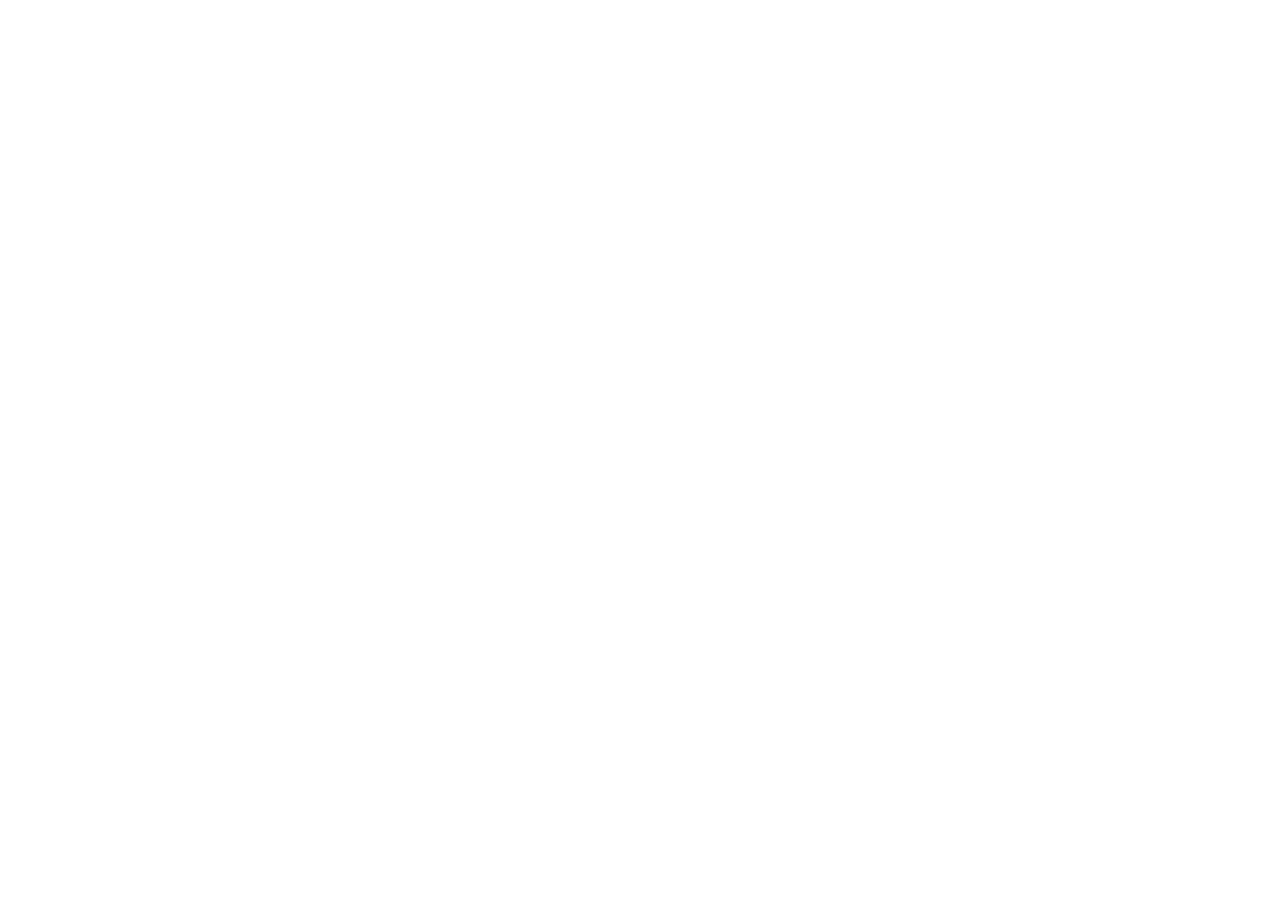
==== index.html @ f092b23b "Initial commit" ====
<!DOCTYPE html>
<html lang="en">
	<head>
		<meta charset="UTF-8" />
		<meta http-equiv="X-UA-Compatible" content="IE=edge" />
		<meta name="viewport" content="width=device-width, initial-scale=1.0" />
		<title>Document</title>
		<link rel="stylesheet" href="style.css" />
	</head>
	<body></body>
</html>
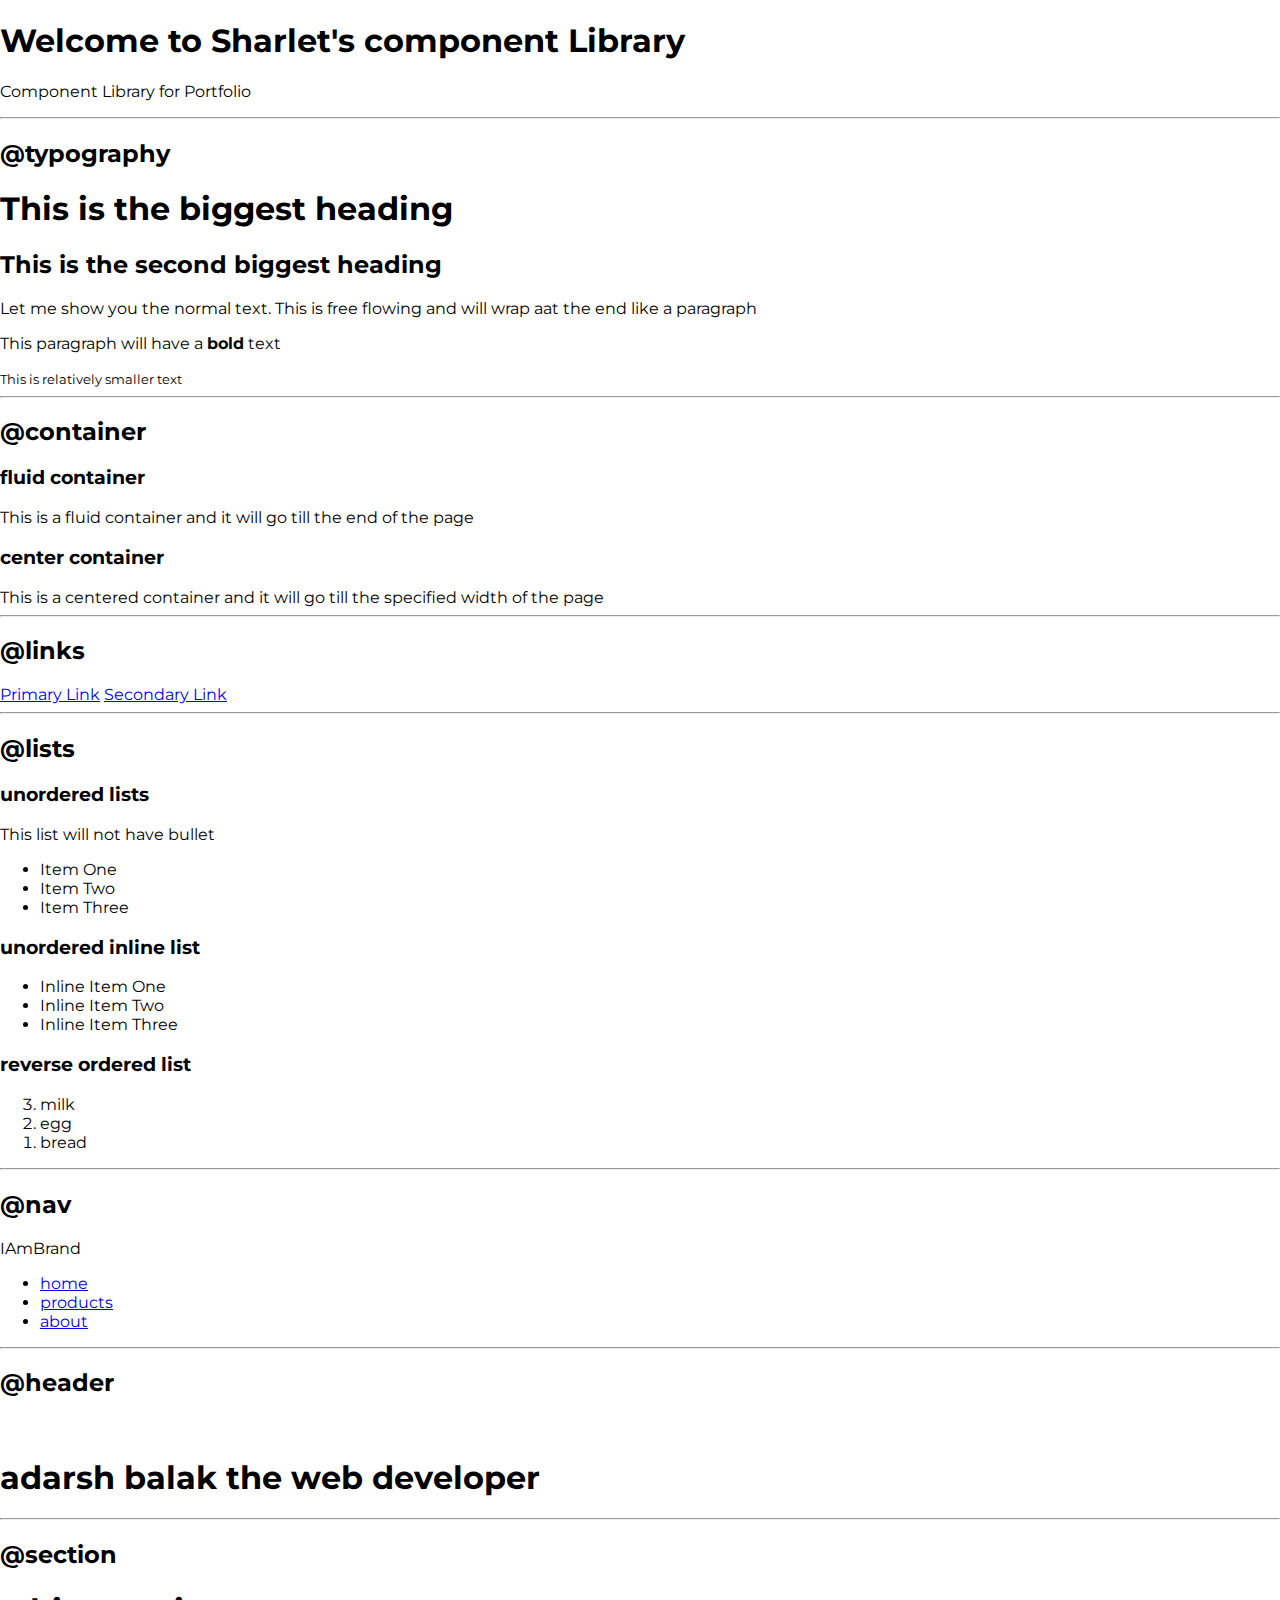
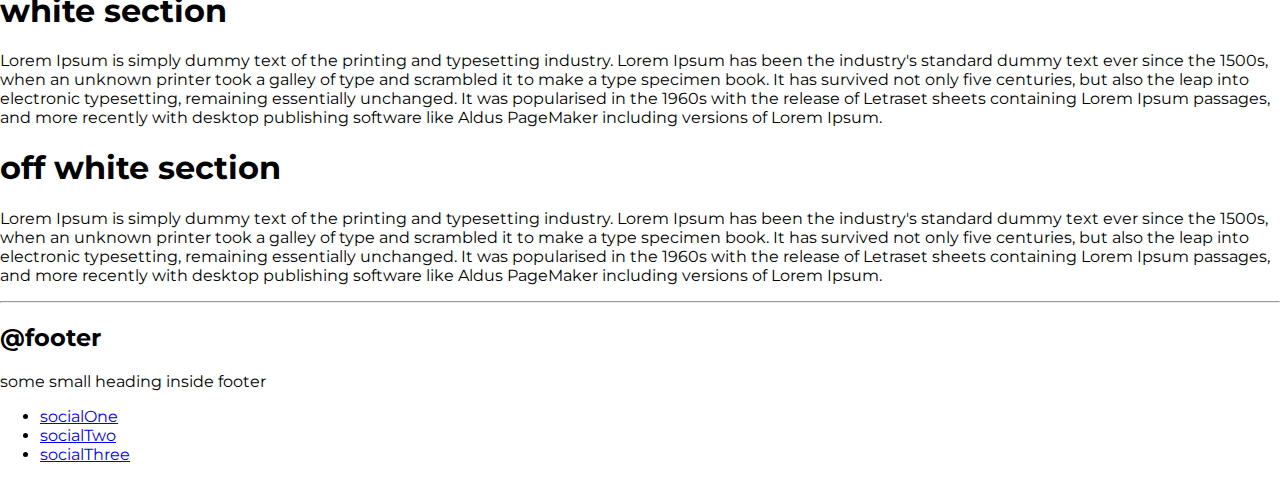
==== commit d43f2e09: "refactor: added html elements" ====
--- a/index.html
+++ b/index.html
@@ -4,8 +4,153 @@
 		<meta charset="UTF-8" />
 		<meta http-equiv="X-UA-Compatible" content="IE=edge" />
 		<meta name="viewport" content="width=device-width, initial-scale=1.0" />
-		<title>Document</title>
+		<title>Component Library</title>
 		<link rel="stylesheet" href="style.css" />
 	</head>
-	<body></body>
+	<body>
+		<h1>Welcome to Sharlet's component Library</h1>
+		<p>Component Library for Portfolio</p>
+
+		<hr />
+		<h2>@typography</h2>
+		<h1>This is the biggest heading</h1>
+		<h2>This is the second biggest heading</h2>
+		<p>
+			Let me show you the normal text. This is free flowing and will wrap aat
+			the end like a paragraph
+		</p>
+		<p>This paragraph will have a <strong>bold</strong> text</p>
+		<small>This is relatively smaller text</small>
+
+		<hr />
+
+		<h2>@container</h2>
+
+		<h3>fluid container</h3>
+		<div class="container container__fluid">
+			This is a fluid container and it will go till the end of the page
+		</div>
+
+		<h3>center container</h3>
+		<div class="container container-center">
+			This is a centered container and it will go till the specified width of
+			the page
+		</div>
+
+		<hr />
+
+		<h2>@links</h2>
+		<a class="link link-primary" href="/">Primary Link</a>
+		<a class="link link-secondary" href="/">Secondary Link</a>
+
+		<hr />
+
+		<h2>@lists</h2>
+
+		<h3>unordered lists</h3>
+		<p>This list will not have bullet</p>
+		<ul class="list-non-bullet">
+			<li>Item One</li>
+			<li>Item Two</li>
+			<li>Item Three</li>
+		</ul>
+
+		<h3>unordered inline list</h3>
+		<ul class="list-non-bullet">
+			<li class="list-item-inline">Inline Item One</li>
+			<li class="list-item-inline">Inline Item Two</li>
+			<li class="list-item-inline">Inline Item Three</li>
+		</ul>
+
+		<h3>reverse ordered list</h3>
+		<ol reversed>
+			<li>milk</li>
+			<li>egg</li>
+			<li>bread</li>
+		</ol>
+
+		<hr />
+
+		<h2>@nav</h2>
+		<nav class="navigation container">
+			<div class="nav-brand">IAmBrand</div>
+			<ul class="list-non-bullet nav-pills">
+				<li class="list-item-inline">
+					<a class="link link-active" href="/">home</a>
+				</li>
+				<li class="list-item-inline">
+					<a class="link" href="/">products</a>
+				</li>
+				<li class="list-item-inline">
+					<a class="link" href="/">about</a>
+				</li>
+			</ul>
+		</nav>
+
+		<hr />
+
+		<h2>@header</h2>
+
+		<header class="hero">
+			<img class="hero-img" src="../images/dev.svg" alt="" />
+			<h1 class="hero-heading">
+				adarsh balak the <span class="heading-inverted"> web developer</span>
+			</h1>
+		</header>
+
+		<hr />
+
+		<h2>@section</h2>
+
+		<section class="section">
+			<div class="container container-center">
+				<h1>white section</h1>
+				<p>
+					Lorem Ipsum is simply dummy text of the printing and typesetting
+					industry. Lorem Ipsum has been the industry's standard dummy text ever
+					since the 1500s, when an unknown printer took a galley of type and
+					scrambled it to make a type specimen book. It has survived not only
+					five centuries, but also the leap into electronic typesetting,
+					remaining essentially unchanged. It was popularised in the 1960s with
+					the release of Letraset sheets containing Lorem Ipsum passages, and
+					more recently with desktop publishing software like Aldus PageMaker
+					including versions of Lorem Ipsum.
+				</p>
+			</div>
+		</section>
+
+		<section class="section ow">
+			<div class="container container-center">
+				<h1>off white section</h1>
+				<p>
+					Lorem Ipsum is simply dummy text of the printing and typesetting
+					industry. Lorem Ipsum has been the industry's standard dummy text ever
+					since the 1500s, when an unknown printer took a galley of type and
+					scrambled it to make a type specimen book. It has survived not only
+					five centuries, but also the leap into electronic typesetting,
+					remaining essentially unchanged. It was popularised in the 1960s with
+					the release of Letraset sheets containing Lorem Ipsum passages, and
+					more recently with desktop publishing software like Aldus PageMaker
+					including versions of Lorem Ipsum.
+				</p>
+			</div>
+		</section>
+
+		<hr />
+
+		<h2>@footer</h2>
+
+		<footer class="footer">
+			<div class="footer-header">some small heading inside footer</div>
+			<ul class="social-links list-non-bullet">
+				<li class="list-item-inline"><a class="link" href="/">socialOne</a></li>
+				<li class="list-item-inline"><a class="link" href="/">socialTwo</a></li>
+				<li class="list-item-inline">
+					<a class="link" href="/">socialThree</a>
+				</li>
+			</ul>
+		</footer>
+
+		<!-- <div style="height: 30vh"></div> -->
+	</body>
 </html>
--- a/style.css
+++ b/style.css
@@ -0,0 +1,15 @@
+@import url('https://fonts.googleapis.com/css2?family=Montserrat:wght@400;700&display=swap');
+
+:root {
+	--primary-color: #0d9488;
+	--light-color: #ffffff;
+	--dark-gray: #64748b;
+	--off-white: #f1f5f9;
+}
+
+body {
+	font-family: 'Montserrat', sans-serif;
+	margin: 0;
+	padding: 0;
+	box-sizing: border-box;
+}
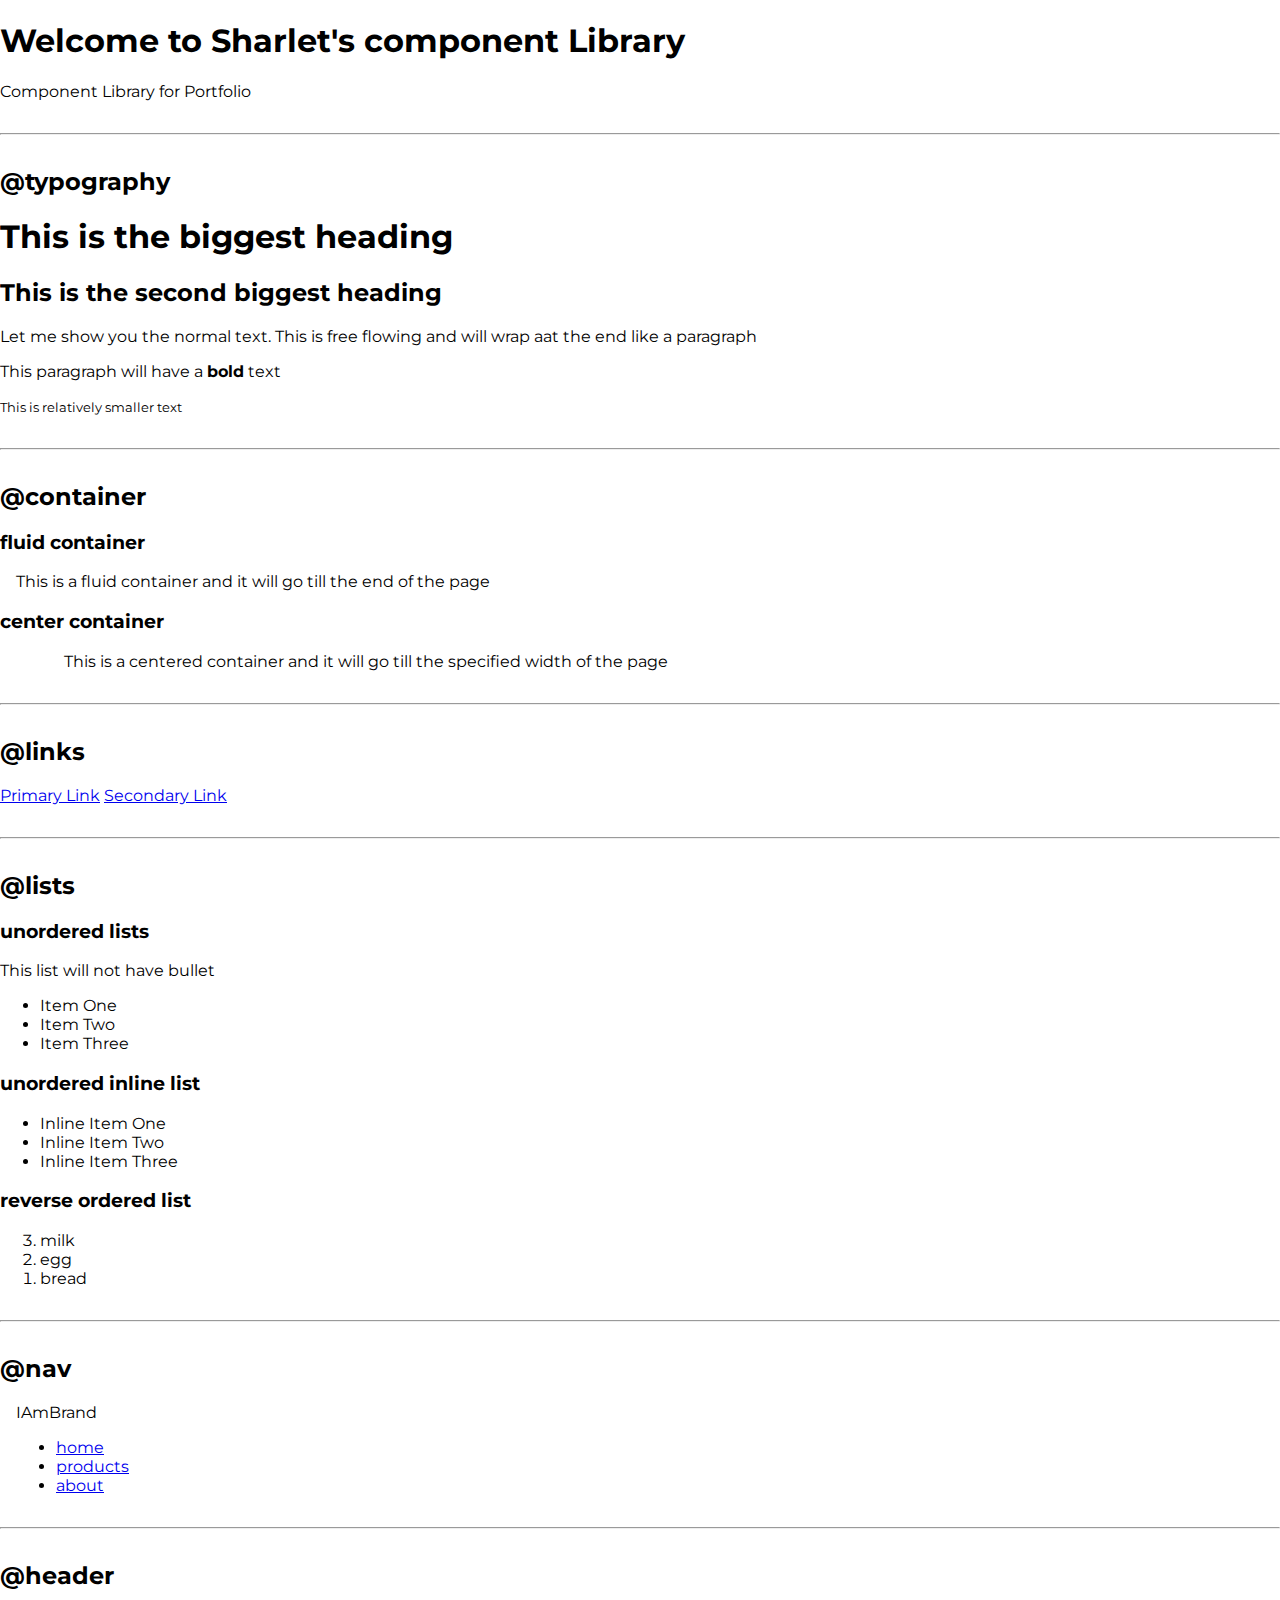
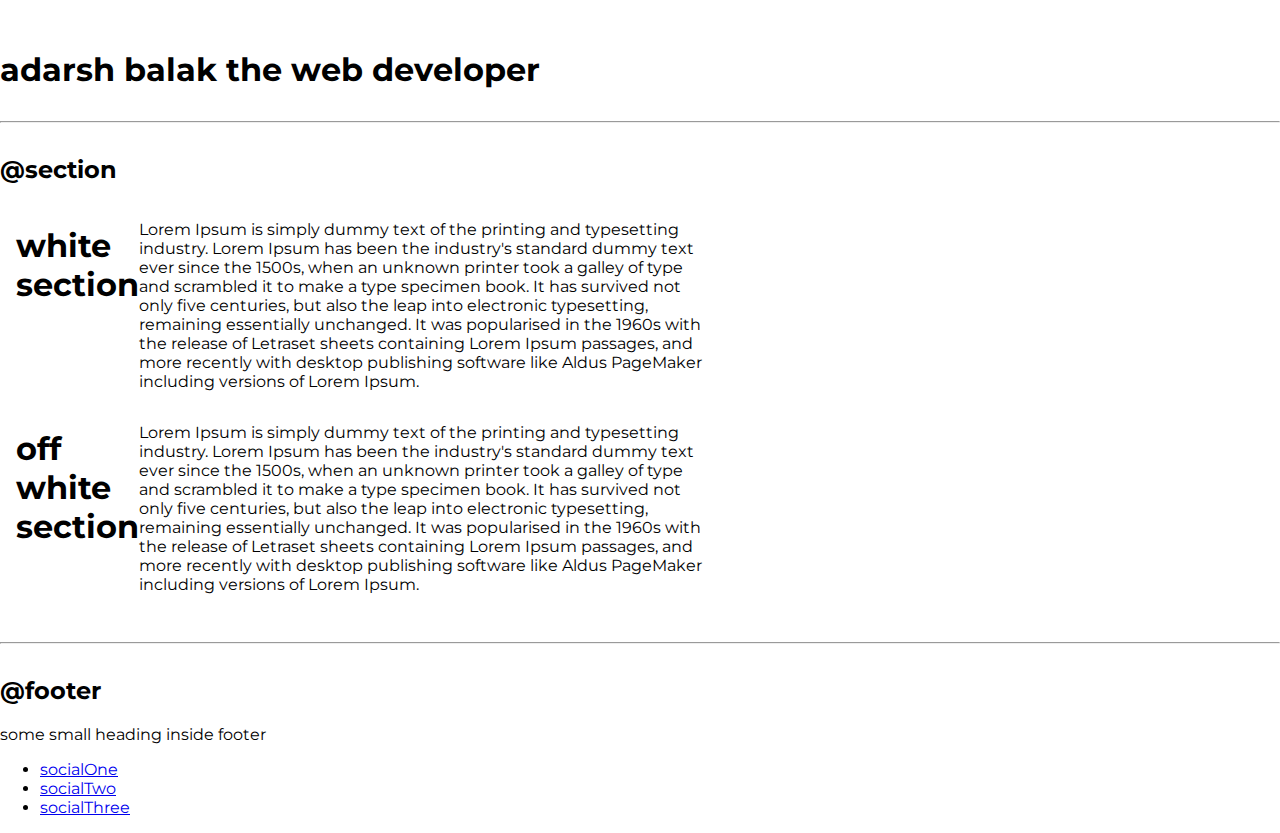
==== commit 6ac209de: "style: hr margin and container UI css added" ====
--- a/index.html
+++ b/index.html
@@ -27,7 +27,7 @@
 		<h2>@container</h2>
 
 		<h3>fluid container</h3>
-		<div class="container container__fluid">
+		<div class="container container-fluid">
 			This is a fluid container and it will go till the end of the page
 		</div>
 
--- a/style.css
+++ b/style.css
@@ -13,3 +13,20 @@
 	padding: 0;
 	box-sizing: border-box;
 }
+
+hr {
+	margin: 2rem 0;
+}
+
+/** container **/
+
+.container {
+	padding: 0rem 1rem;
+}
+
+.container-center {
+	max-width: 700px;
+	/* margin: auto; */
+	display: flex;
+	justify-content: center;
+}
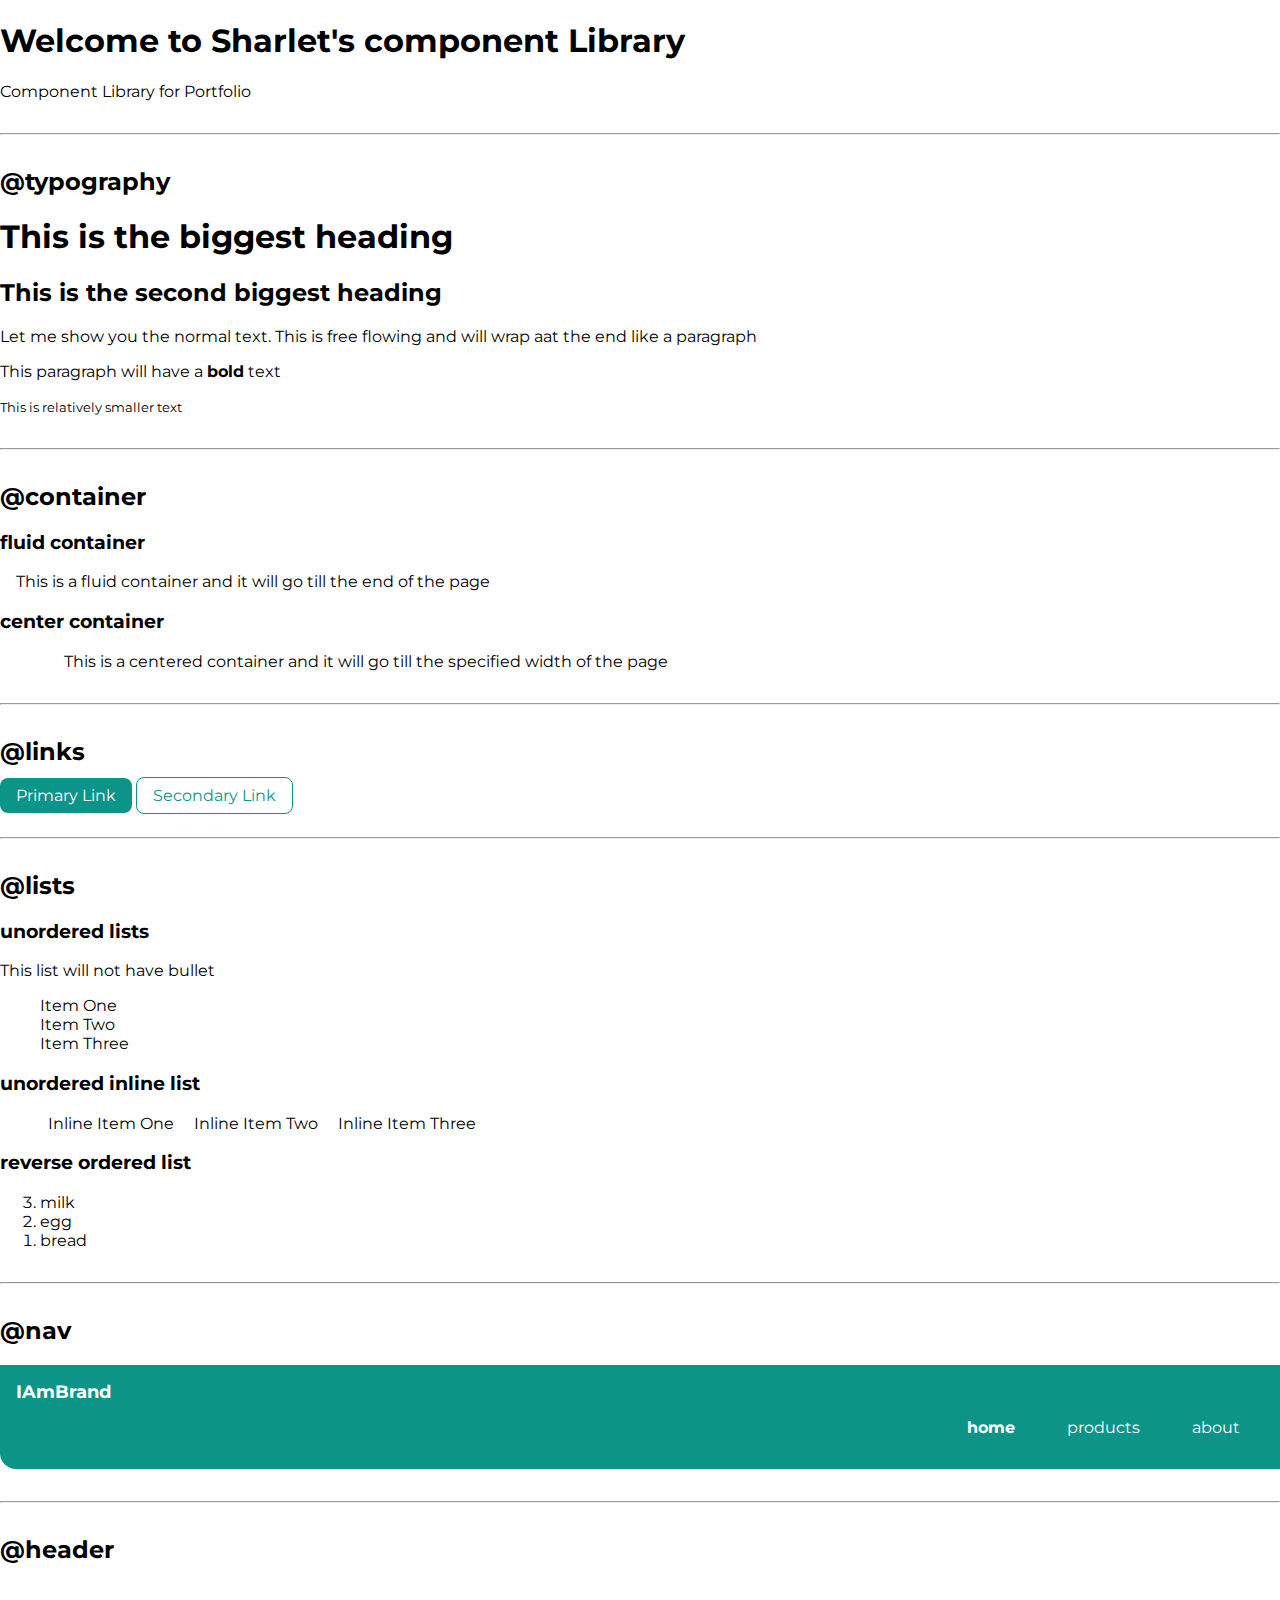
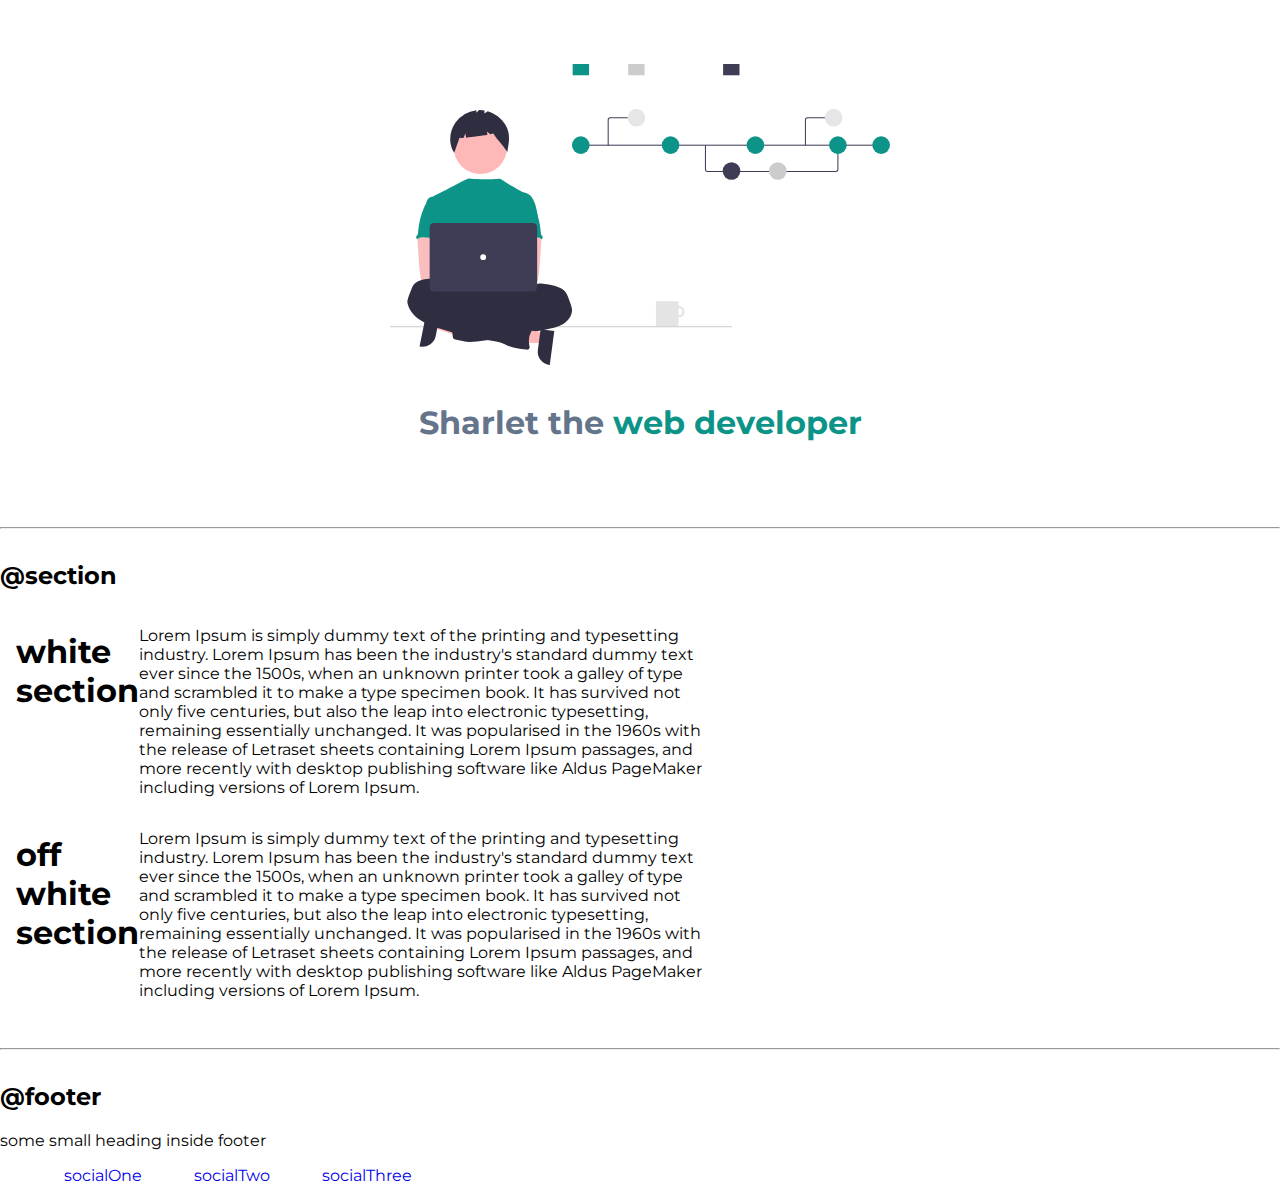
==== commit e7e8aef5: "style: header css added" ====
--- a/index.html
+++ b/index.html
@@ -92,9 +92,9 @@
 		<h2>@header</h2>
 
 		<header class="hero">
-			<img class="hero-img" src="../images/dev.svg" alt="" />
+			<img class="hero-img" src="./images/devv.svg" alt="" />
 			<h1 class="hero-heading">
-				adarsh balak the <span class="heading-inverted"> web developer</span>
+				Sharlet the <span class="heading-inverted"> web developer</span>
 			</h1>
 		</header>
 
--- a/style.css
+++ b/style.css
@@ -30,3 +30,78 @@
 	display: flex;
 	justify-content: center;
 }
+
+/** links **/
+.link {
+	text-decoration: none;
+	padding: 0.5rem 1rem;
+	border-radius: 0.5rem;
+}
+
+.link-primary {
+	background-color: var(--primary-color);
+	color: var(--light-color);
+}
+
+.link-secondary {
+	color: var(--primary-color);
+	border: 1px solid var(--primary-color);
+}
+
+/** lists **/
+.list-non-bullet {
+	list-style: none;
+}
+
+.list-item-inline {
+	display: inline;
+	padding: 0 0.5rem;
+}
+
+/** nav **/
+
+.navigation {
+	background-color: var(--primary-color);
+	color: var(--light-color);
+	padding: 1rem;
+	border-bottom-left-radius: 1rem;
+}
+
+.nav-brand {
+	font-weight: bold;
+	font-size: 1.1rem;
+}
+
+.navigation .link {
+	color: inherit;
+}
+
+.navigation .nav-pills {
+	text-align: right;
+}
+
+.navigation .link-active {
+	font-weight: bold;
+}
+
+/** header **/
+.hero {
+	padding: 2rem;
+	padding-top: 5rem;
+}
+
+.hero .hero-img {
+	max-width: 500px;
+	display: block;
+	margin: auto;
+}
+
+.hero .hero-heading {
+	text-align: center;
+	padding-top: 1rem;
+	color: var(--dark-gray);
+}
+
+.hero .hero-heading .heading-inverted {
+	color: var(--primary-color);
+}
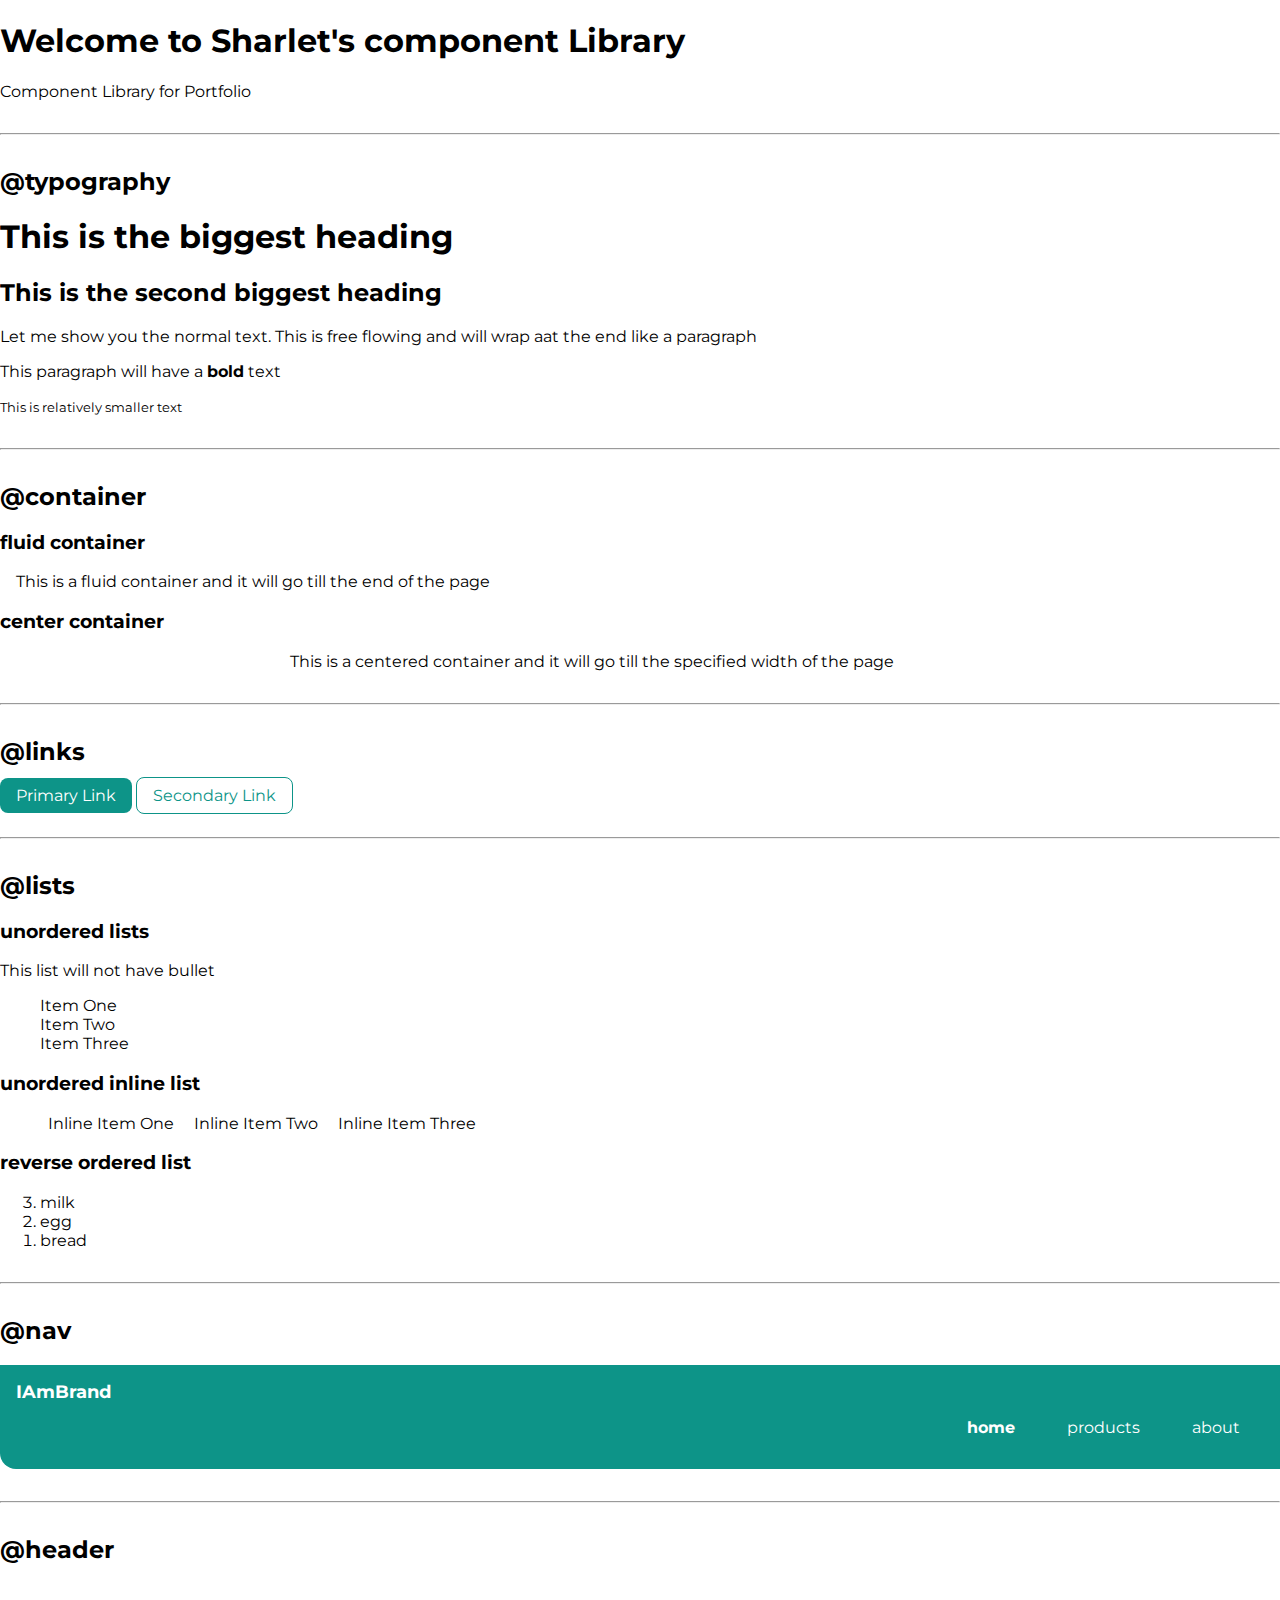
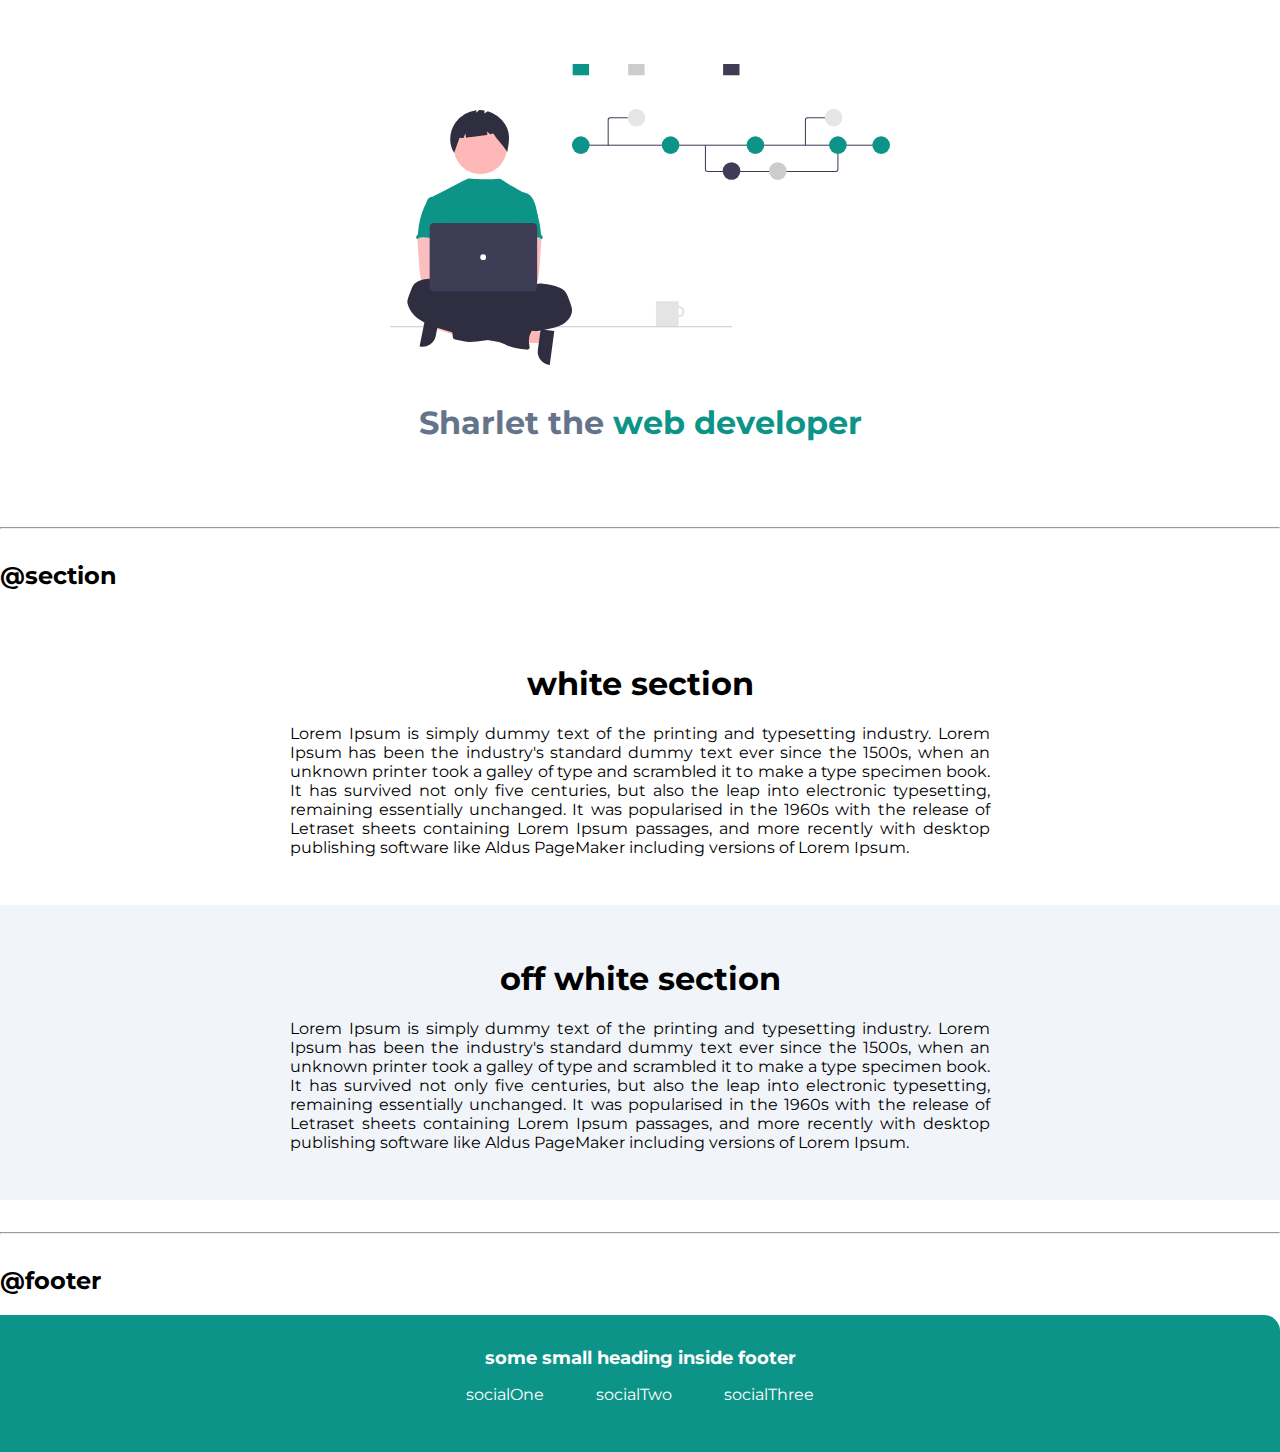
==== commit 0217d530: "style: section and footer css added" ====
--- a/index.html
+++ b/index.html
@@ -105,7 +105,7 @@
 		<section class="section">
 			<div class="container container-center">
 				<h1>white section</h1>
-				<p>
+				<p align="justify">
 					Lorem Ipsum is simply dummy text of the printing and typesetting
 					industry. Lorem Ipsum has been the industry's standard dummy text ever
 					since the 1500s, when an unknown printer took a galley of type and
@@ -122,7 +122,7 @@
 		<section class="section ow">
 			<div class="container container-center">
 				<h1>off white section</h1>
-				<p>
+				<p align="justify">
 					Lorem Ipsum is simply dummy text of the printing and typesetting
 					industry. Lorem Ipsum has been the industry's standard dummy text ever
 					since the 1500s, when an unknown printer took a galley of type and
--- a/style.css
+++ b/style.css
@@ -26,9 +26,7 @@
 
 .container-center {
 	max-width: 700px;
-	/* margin: auto; */
-	display: flex;
-	justify-content: center;
+	margin: auto;
 }
 
 /** links **/
@@ -105,3 +103,40 @@
 .hero .hero-heading .heading-inverted {
 	color: var(--primary-color);
 }
+
+/** section **/
+
+.section {
+	padding: 2rem;
+}
+
+.section h1 {
+	text-align: center;
+}
+
+.ow {
+	background-color: var(--off-white);
+}
+
+/** footer **/
+
+.footer {
+	background-color: var(--primary-color);
+	padding: 2rem 1rem;
+	text-align: center;
+	color: var(--light-color);
+	border-top-right-radius: 1rem;
+}
+
+.footer .footer-header {
+	font-weight: bold;
+	font-size: large;
+}
+
+.footer .link {
+	color: var(--light-color);
+}
+
+.footer ul {
+	padding-inline-start: 0px;
+}
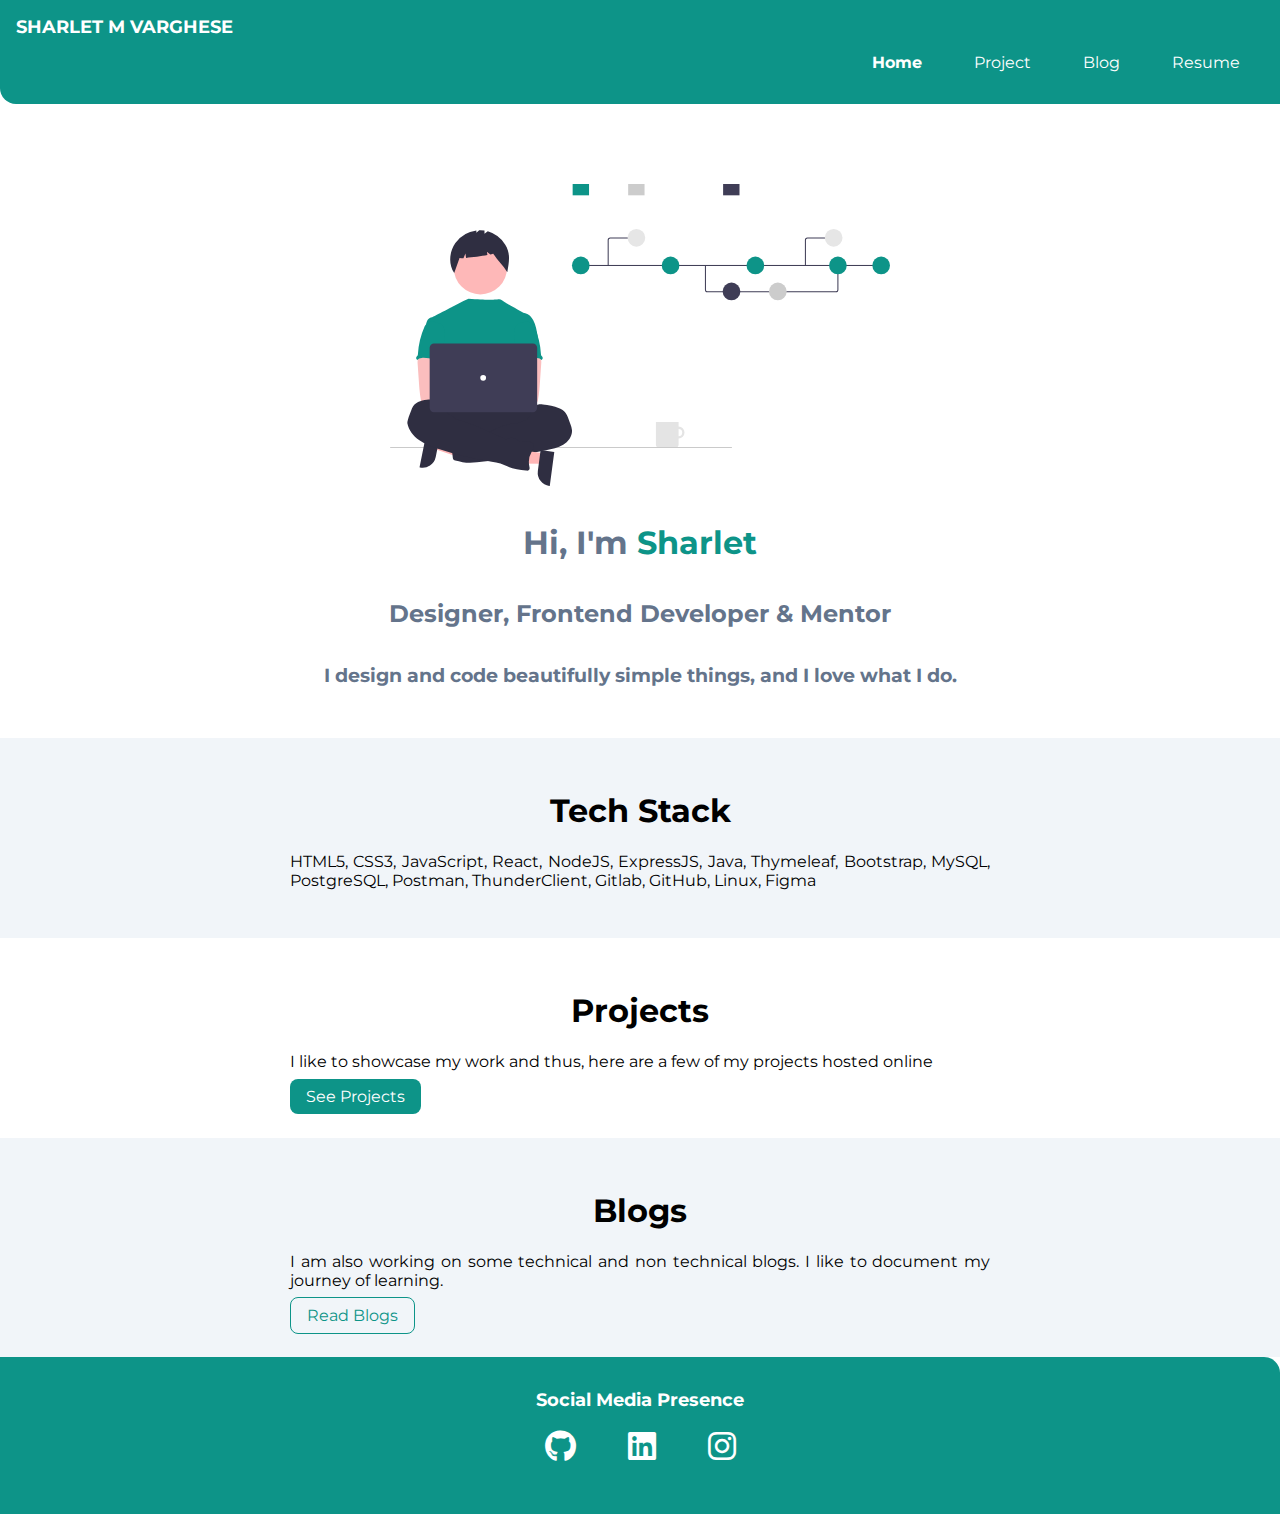
==== commit 2600cfb6: "refactor: portfolio file name changed" ====
--- a/index.html
+++ b/index.html
@@ -4,153 +4,93 @@
 		<meta charset="UTF-8" />
 		<meta http-equiv="X-UA-Compatible" content="IE=edge" />
 		<meta name="viewport" content="width=device-width, initial-scale=1.0" />
-		<title>Component Library</title>
 		<link rel="stylesheet" href="style.css" />
+		<link
+			rel="stylesheet"
+			href="https://cdnjs.cloudflare.com/ajax/libs/font-awesome/6.4.0/css/all.min.css"
+		/>
+		<title>Portfolio | Sharlet M Varghese</title>
 	</head>
 	<body>
-		<h1>Welcome to Sharlet's component Library</h1>
-		<p>Component Library for Portfolio</p>
-
-		<hr />
-		<h2>@typography</h2>
-		<h1>This is the biggest heading</h1>
-		<h2>This is the second biggest heading</h2>
-		<p>
-			Let me show you the normal text. This is free flowing and will wrap aat
-			the end like a paragraph
-		</p>
-		<p>This paragraph will have a <strong>bold</strong> text</p>
-		<small>This is relatively smaller text</small>
-
-		<hr />
-
-		<h2>@container</h2>
-
-		<h3>fluid container</h3>
-		<div class="container container-fluid">
-			This is a fluid container and it will go till the end of the page
-		</div>
-
-		<h3>center container</h3>
-		<div class="container container-center">
-			This is a centered container and it will go till the specified width of
-			the page
-		</div>
-
-		<hr />
-
-		<h2>@links</h2>
-		<a class="link link-primary" href="/">Primary Link</a>
-		<a class="link link-secondary" href="/">Secondary Link</a>
-
-		<hr />
-
-		<h2>@lists</h2>
-
-		<h3>unordered lists</h3>
-		<p>This list will not have bullet</p>
-		<ul class="list-non-bullet">
-			<li>Item One</li>
-			<li>Item Two</li>
-			<li>Item Three</li>
-		</ul>
-
-		<h3>unordered inline list</h3>
-		<ul class="list-non-bullet">
-			<li class="list-item-inline">Inline Item One</li>
-			<li class="list-item-inline">Inline Item Two</li>
-			<li class="list-item-inline">Inline Item Three</li>
-		</ul>
-
-		<h3>reverse ordered list</h3>
-		<ol reversed>
-			<li>milk</li>
-			<li>egg</li>
-			<li>bread</li>
-		</ol>
-
-		<hr />
-
-		<h2>@nav</h2>
 		<nav class="navigation container">
-			<div class="nav-brand">IAmBrand</div>
+			<div class="nav-brand">SHARLET M VARGHESE</div>
 			<ul class="list-non-bullet nav-pills">
 				<li class="list-item-inline">
-					<a class="link link-active" href="/">home</a>
+					<a class="link link-active" href="/">Home</a>
 				</li>
 				<li class="list-item-inline">
-					<a class="link" href="/">products</a>
+					<a class="link" href="/projects.html">Project</a>
 				</li>
 				<li class="list-item-inline">
-					<a class="link" href="/">about</a>
+					<a class="link" href="/blogs.html">Blog</a>
+				</li>
+				<li class="list-item-inline">
+					<a class="link" href="/resume/Sharlet Varghese.pdf" download
+						>Resume</a
+					>
 				</li>
 			</ul>
 		</nav>
-
-		<hr />
-
-		<h2>@header</h2>
-
 		<header class="hero">
-			<img class="hero-img" src="./images/devv.svg" alt="" />
+			<img class="hero-img" src="../images/devv.svg" alt="" />
 			<h1 class="hero-heading">
-				Sharlet the <span class="heading-inverted"> web developer</span>
+				Hi, I'm
+				<span class="heading-inverted"> Sharlet</span>
 			</h1>
+			<h2 class="hero-heading">Designer, Frontend Developer & Mentor</h2>
+			<h3 class="hero-heading">
+				I design and code beautifully simple things, and I love what I do.
+			</h3>
 		</header>
-
-		<hr />
-
-		<h2>@section</h2>
-
-		<section class="section">
+		<section class="section ow">
 			<div class="container container-center">
-				<h1>white section</h1>
+				<h1>Tech Stack</h1>
 				<p align="justify">
-					Lorem Ipsum is simply dummy text of the printing and typesetting
-					industry. Lorem Ipsum has been the industry's standard dummy text ever
-					since the 1500s, when an unknown printer took a galley of type and
-					scrambled it to make a type specimen book. It has survived not only
-					five centuries, but also the leap into electronic typesetting,
-					remaining essentially unchanged. It was popularised in the 1960s with
-					the release of Letraset sheets containing Lorem Ipsum passages, and
-					more recently with desktop publishing software like Aldus PageMaker
-					including versions of Lorem Ipsum.
+					HTML5, CSS3, JavaScript, React, NodeJS, ExpressJS, Java, Thymeleaf,
+					Bootstrap, MySQL, PostgreSQL, Postman, ThunderClient, Gitlab, GitHub,
+					Linux, Figma
 				</p>
 			</div>
 		</section>
-
+		<section class="section">
+			<div class="container container-center">
+				<h1>Projects</h1>
+				<p align="justify">
+					I like to showcase my work and thus, here are a few of my projects
+					hosted online
+				</p>
+				<a class="link link-primary" href="/">See Projects</a>
+			</div>
+		</section>
 		<section class="section ow">
 			<div class="container container-center">
-				<h1>off white section</h1>
+				<h1>Blogs</h1>
 				<p align="justify">
-					Lorem Ipsum is simply dummy text of the printing and typesetting
-					industry. Lorem Ipsum has been the industry's standard dummy text ever
-					since the 1500s, when an unknown printer took a galley of type and
-					scrambled it to make a type specimen book. It has survived not only
-					five centuries, but also the leap into electronic typesetting,
-					remaining essentially unchanged. It was popularised in the 1960s with
-					the release of Letraset sheets containing Lorem Ipsum passages, and
-					more recently with desktop publishing software like Aldus PageMaker
-					including versions of Lorem Ipsum.
+					I am also working on some technical and non technical blogs. I like to
+					document my journey of learning.
 				</p>
+				<a class="link link-secondary" href="/">Read Blogs</a>
 			</div>
 		</section>
-
-		<hr />
-
-		<h2>@footer</h2>
-
 		<footer class="footer">
-			<div class="footer-header">some small heading inside footer</div>
+			<div class="footer-header">Social Media Presence</div>
 			<ul class="social-links list-non-bullet">
-				<li class="list-item-inline"><a class="link" href="/">socialOne</a></li>
-				<li class="list-item-inline"><a class="link" href="/">socialTwo</a></li>
 				<li class="list-item-inline">
-					<a class="link" href="/">socialThree</a>
+					<a class="link" href="https://github.com/sharletmvarghese03"
+						><i class="fa-brands fa-github"></i
+					></a>
+				</li>
+				<li class="list-item-inline">
+					<a
+						class="link"
+						href="https://in.linkedin.com/in/sharlet-varghese-2185a3116"
+						><i class="fa-brands fa-linkedin"></i
+					></a>
+				</li>
+				<li class="list-item-inline">
+					<a class="link" href="/"><i class="fa-brands fa-instagram"></i></a>
 				</li>
 			</ul>
 		</footer>
-
-		<!-- <div style="height: 30vh"></div> -->
 	</body>
 </html>
--- a/style.css
+++ b/style.css
@@ -134,6 +134,7 @@
 }
 
 .footer .link {
+	font-size: xx-large;
 	color: var(--light-color);
 }
 
